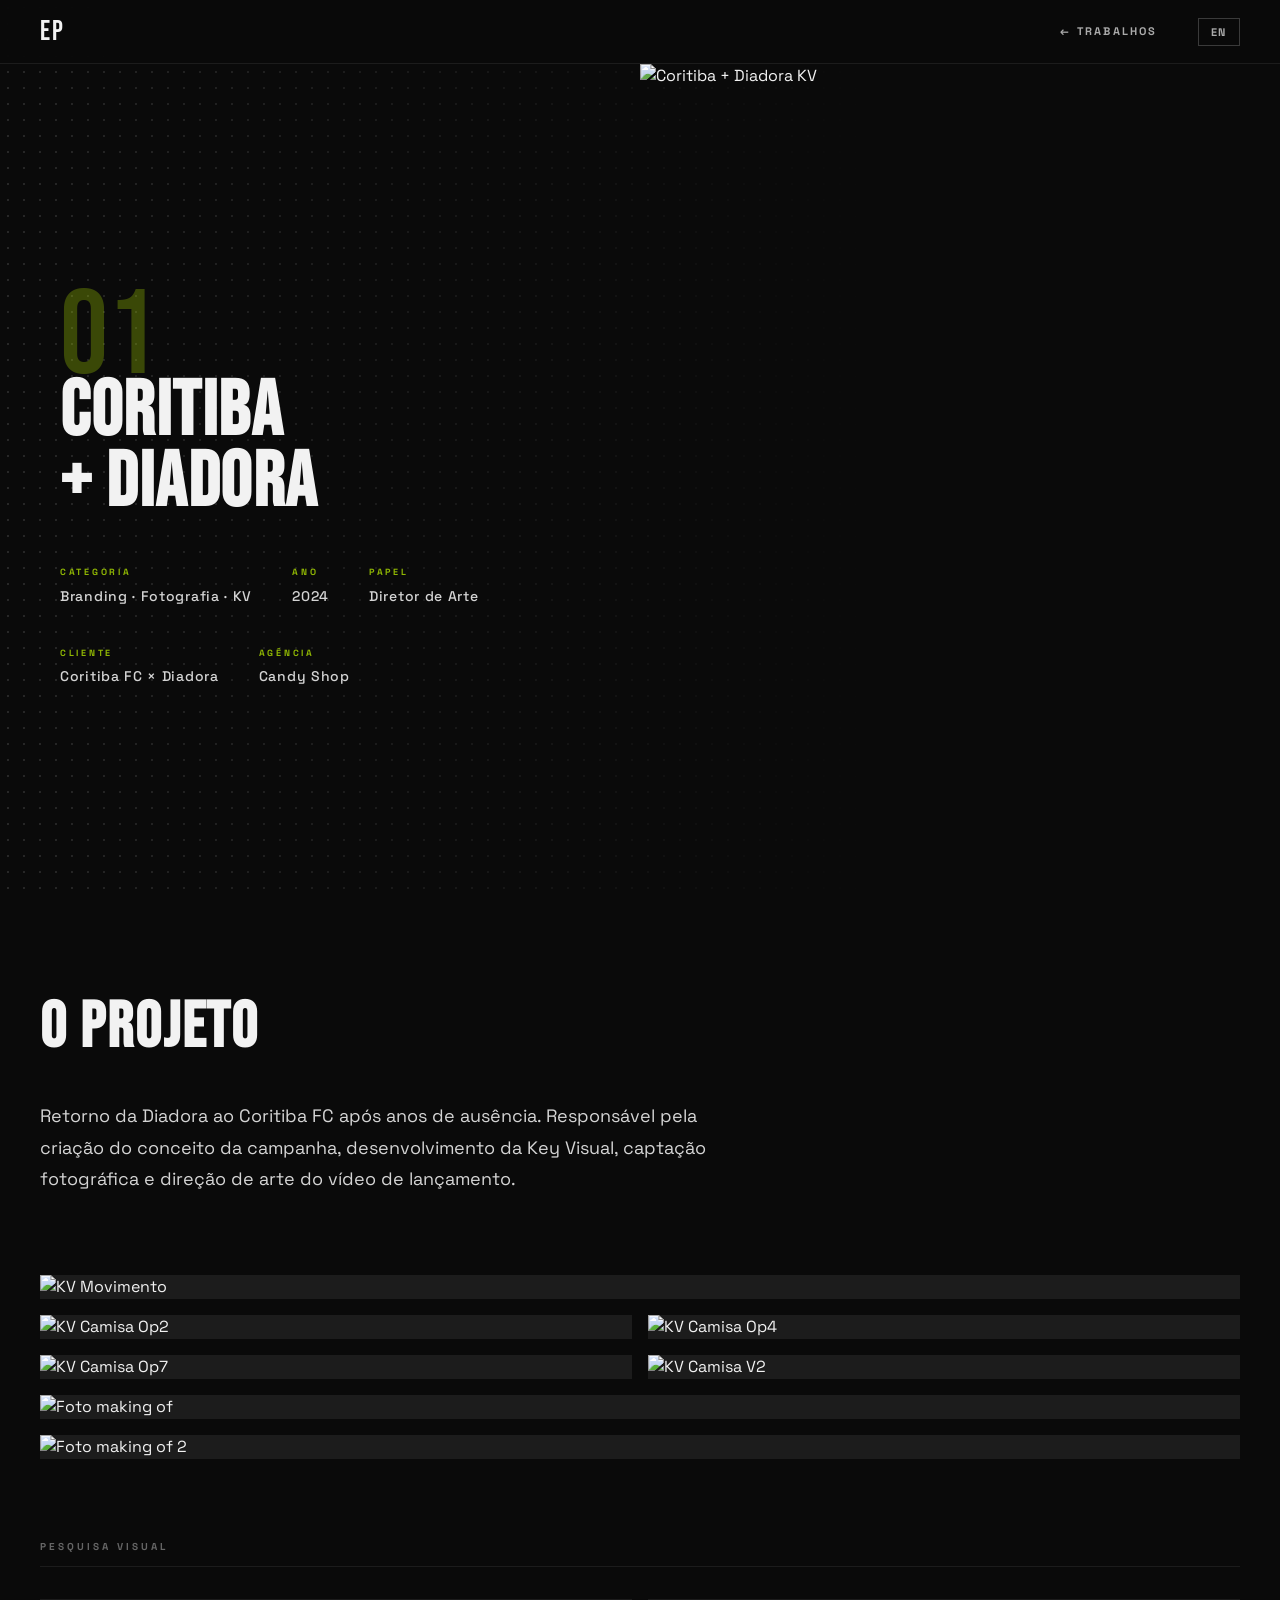
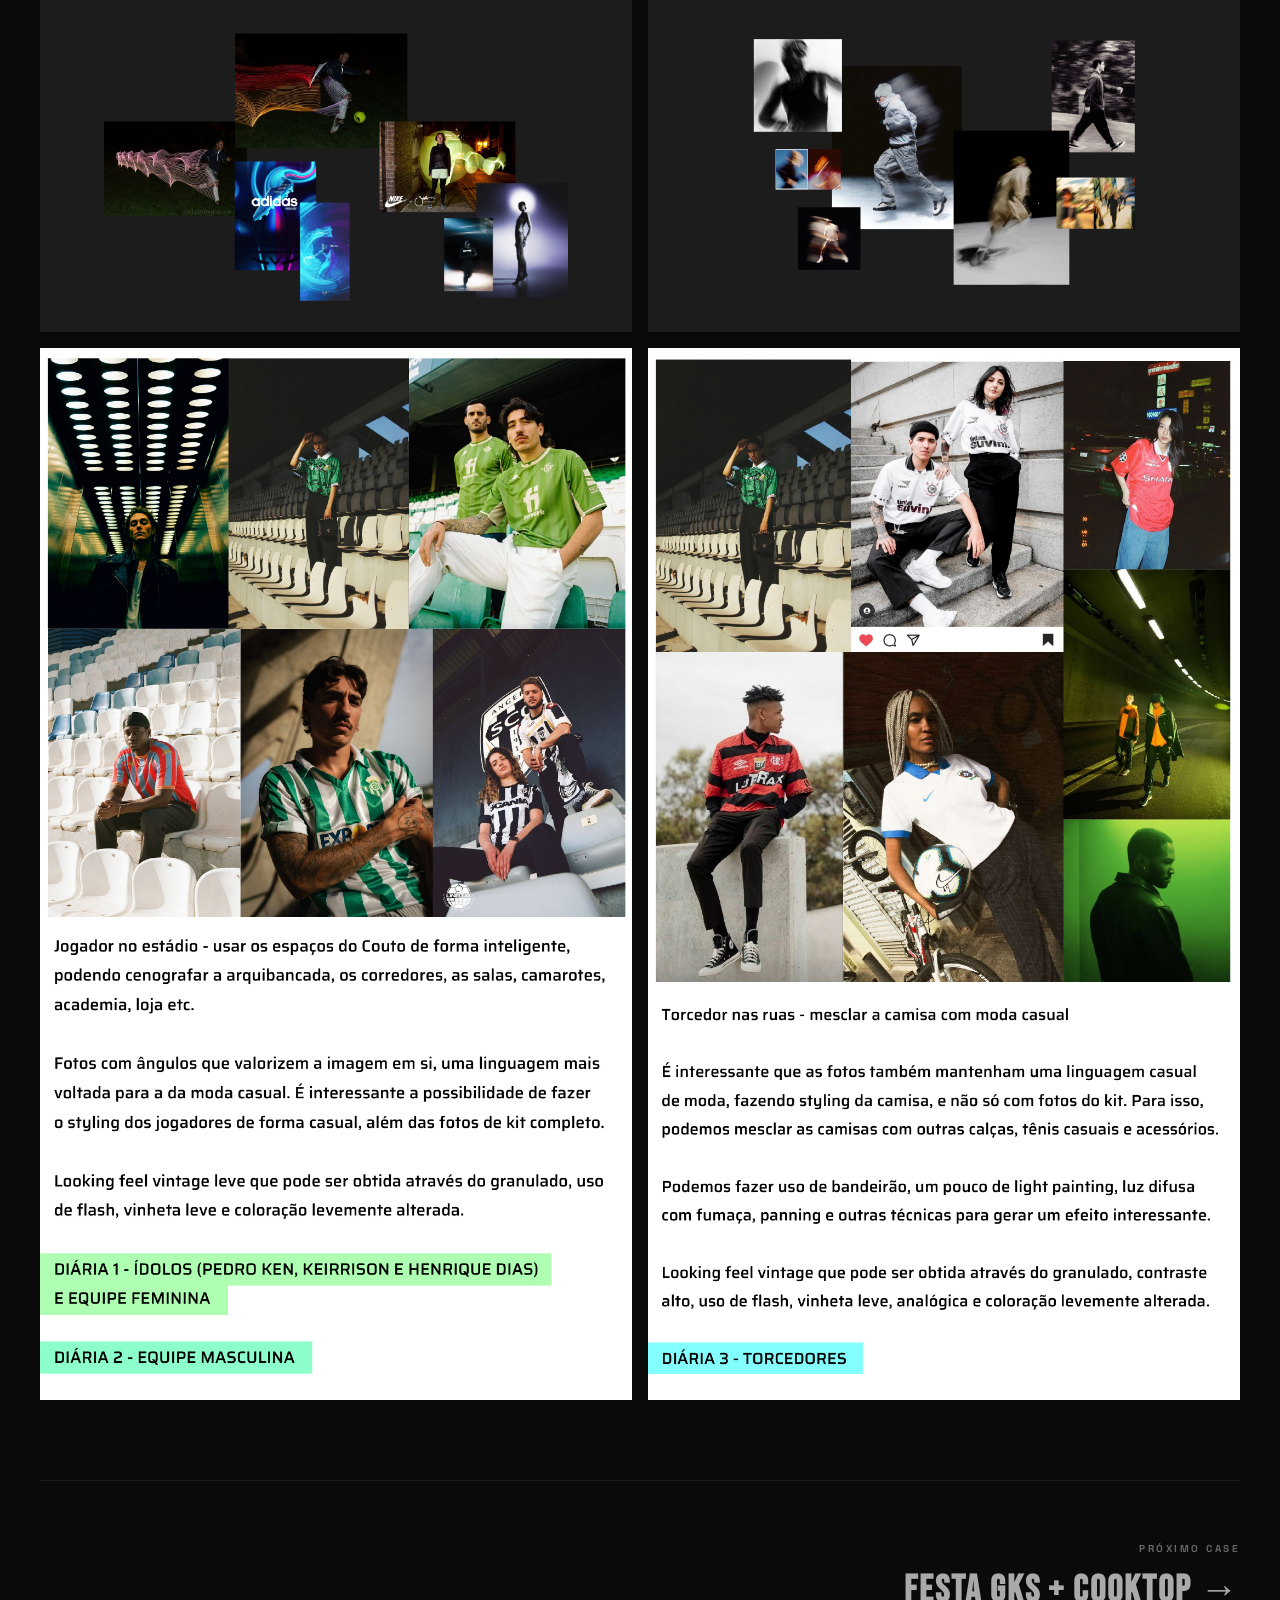
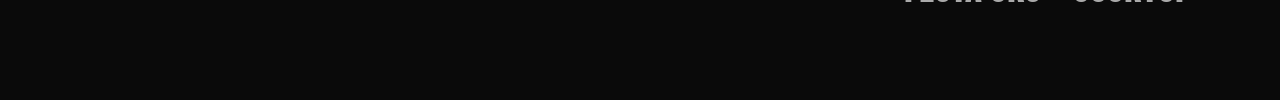
==== CASES/coritiba-diadora.html @ 67cfd2a9 "Initial commit — portfolio site Enzo Pancier Static portfolio with two cases (Coritiba+Diadora, Fest" ====
<!DOCTYPE html>
<html lang="pt-BR" data-lang="pt">
<head>
  <meta charset="UTF-8" />
  <meta name="viewport" content="width=device-width, initial-scale=1.0" />
  <title>CORITIBA + DIADORA — ENZO PANCIER</title>
  <link rel="stylesheet" href="../css/style.css" />
  <link rel="stylesheet" href="../css/case.css" />
  <link href="https://fonts.googleapis.com/css2?family=Bebas+Neue&family=Space+Grotesk:wght@400;500;700&display=swap" rel="stylesheet" />
</head>
<body>

  <!-- NAV -->
  <nav class="nav">
    <a href="../index.html" class="nav__logo">EP</a>
    <div class="nav__right">
      <a href="../index.html#work" class="nav__back" data-pt="← TRABALHOS" data-en="← WORK">← TRABALHOS</a>
      <button class="lang-toggle" id="langToggle">EN</button>
    </div>
  </nav>

  <!-- CASE HERO -->
  <section class="case-hero">
    <div class="case-hero__halftone"></div>
    <div class="case-hero__content">
      <span class="case-hero__num">01</span>
      <h1 class="case-hero__title">CORITIBA<br>+ DIADORA</h1>
      <div class="case-hero__meta">
        <div>
          <p class="meta__label" data-pt="CATEGORIA" data-en="CATEGORY">CATEGORIA</p>
          <p class="meta__val" data-pt="Branding · Fotografia · KV" data-en="Branding · Photography · KV">Branding · Fotografia · KV</p>
        </div>
        <div>
          <p class="meta__label" data-pt="ANO" data-en="YEAR">ANO</p>
          <p class="meta__val">2024</p>
        </div>
        <div>
          <p class="meta__label" data-pt="PAPEL" data-en="ROLE">PAPEL</p>
          <p class="meta__val" data-pt="Diretor de Arte" data-en="Art Director">Diretor de Arte</p>
        </div>
        <div>
          <p class="meta__label" data-pt="CLIENTE" data-en="CLIENT">CLIENTE</p>
          <p class="meta__val">Coritiba FC × Diadora</p>
        </div>
        <div>
          <p class="meta__label" data-pt="AGÊNCIA" data-en="AGENCY">AGÊNCIA</p>
          <p class="meta__val">Candy Shop</p>
        </div>
      </div>
    </div>
    <div class="case-hero__img">
      <img src="../CASES/Coritiba + Diadora/KV_MOVIMENTO.jpg" alt="Coritiba + Diadora KV" />
    </div>
  </section>

  <!-- CASE BODY -->
  <main class="case-body">

    <!-- Descrição -->
    <section class="case-section case-intro">
      <div class="case-intro__text">
        <h2 data-pt="O PROJETO" data-en="THE PROJECT">O PROJETO</h2>
        <p data-pt="Retorno da Diadora ao Coritiba FC após anos de ausência. Responsável pela criação do conceito da campanha, desenvolvimento da Key Visual, captação fotográfica e direção de arte do vídeo de lançamento." data-en="The return of Diadora to Coritiba FC after years away. Responsible for creating the campaign concept, Key Visual development, photography and art direction of the launch video.">
          Retorno da Diadora ao Coritiba FC após anos de ausência. Responsável pela criação do conceito da campanha, desenvolvimento da Key Visual, captação fotográfica e direção de arte do vídeo de lançamento.
        </p>
      </div>
    </section>

    <!-- Grid de imagens KV -->
    <section class="case-section case-grid">
      <div class="case-grid__item case-grid__item--full">
        <img src="../CASES/Coritiba + Diadora/KV_MOVIMENTO.jpg" alt="KV Movimento" />
      </div>
      <div class="case-grid__item">
        <img src="../CASES/Coritiba + Diadora/OP2_KV_CAMISA1.jpg" alt="KV Camisa Op2" />
      </div>
      <div class="case-grid__item">
        <img src="../CASES/Coritiba + Diadora/OP4_KV_CAMISA1.jpg" alt="KV Camisa Op4" />
      </div>
      <div class="case-grid__item">
        <img src="../CASES/Coritiba + Diadora/OP7_KV_CAMISA1.jpg" alt="KV Camisa Op7" />
      </div>
      <div class="case-grid__item">
        <img src="../CASES/Coritiba + Diadora/V2_KV_CAMISA1.jpg" alt="KV Camisa V2" />
      </div>
      <div class="case-grid__item case-grid__item--full">
        <img src="../CASES/Coritiba + Diadora/DSC04053.jpg" alt="Foto making of" />
      </div>
      <div class="case-grid__item case-grid__item--full">
        <img src="../CASES/Coritiba + Diadora/IMG_1109.jpg" alt="Foto making of 2" />
      </div>
    </section>

    <!-- Pesquisa -->
    <section class="case-section">
      <h3 class="case-section__label" data-pt="PESQUISA VISUAL" data-en="VISUAL RESEARCH">PESQUISA VISUAL</h3>
      <div class="case-grid">
        <div class="case-grid__item">
          <img src="../CASES/Coritiba + Diadora/Pesquisa/Prancheta 1.png" alt="Pesquisa 1" />
        </div>
        <div class="case-grid__item">
          <img src="../CASES/Coritiba + Diadora/Pesquisa/Prancheta 2.png" alt="Pesquisa 2" />
        </div>
        <div class="case-grid__item">
          <img src="../CASES/Coritiba + Diadora/Pesquisa/Prancheta 3.jpg" alt="Pesquisa 3" />
        </div>
        <div class="case-grid__item">
          <img src="../CASES/Coritiba + Diadora/Pesquisa/Prancheta 4.jpg" alt="Pesquisa 4" />
        </div>
      </div>
    </section>

    <!-- Nav entre cases -->
    <nav class="case-nav">
      <span class="case-nav__prev"></span>
      <a href="festa-gks-cooktop.html" class="case-nav__next">
        <span data-pt="PRÓXIMO CASE" data-en="NEXT CASE">PRÓXIMO CASE</span>
        <strong>FESTA GKS + COOKTOP →</strong>
      </a>
    </nav>

  </main>

  <script src="../js/main.js"></script>
</body>
</html>
---- css/style.css ----
/* =============================================
   ENZO PANCIER — PORTFOLIO
   Estética: Bold · Halftone · Tons de Cinza · Verde Neon
   ============================================= */

/* ── RESET & BASE ── */
*, *::before, *::after { box-sizing: border-box; margin: 0; padding: 0; }

:root {
  --black:   #0a0a0a;
  --gray-90: #111111;
  --gray-80: #1c1c1c;
  --gray-60: #3a3a3a;
  --gray-40: #666666;
  --gray-20: #aaaaaa;
  --gray-10: #d4d4d4;
  --white:   #f2f2f2;
  --accent:  #c8ff00;

  --font-display: 'Bebas Neue', sans-serif;
  --font-body:    'Space Grotesk', sans-serif;

  --nav-h: 64px;
}

html { scroll-behavior: smooth; }

body {
  background-color: var(--black);
  color: var(--white);
  font-family: var(--font-body);
  font-size: 16px;
  line-height: 1.5;
  overflow-x: hidden;
}

a { color: inherit; text-decoration: none; }
ul { list-style: none; }
img { display: block; width: 100%; height: 100%; object-fit: cover; }

/* ── HALFTONE MIXIN — reutilizável ── */
.hero__halftone,
.case__halftone,
.about__halftone,
.contact__halftone {
  position: absolute;
  inset: 0;
  pointer-events: none;
  z-index: 1;
  background-image:
    radial-gradient(circle, rgba(242,242,242,0.18) 1px, transparent 1px);
  background-size: 18px 18px;
}

/* Variante mais densa para seções escuras */
.about__halftone,
.contact__halftone {
  background-image:
    radial-gradient(circle, rgba(242,242,242,0.10) 1.5px, transparent 1.5px);
  background-size: 14px 14px;
}

/* Halftone que some nos cantos (vinheta) */
.hero__halftone {
  mask-image: radial-gradient(ellipse 80% 80% at 50% 50%, black 40%, transparent 100%);
  -webkit-mask-image: radial-gradient(ellipse 80% 80% at 50% 50%, black 40%, transparent 100%);
}

/* ── NAV ── */
.nav {
  position: fixed;
  top: 0; left: 0; right: 0;
  z-index: 100;
  height: var(--nav-h);
  display: flex;
  align-items: center;
  justify-content: space-between;
  padding: 0 40px;
  border-bottom: 1px solid var(--gray-80);
  background: rgba(10,10,10,0.88);
  backdrop-filter: blur(10px);
  -webkit-backdrop-filter: blur(10px);
}

.nav__logo {
  font-family: var(--font-display);
  font-size: 28px;
  letter-spacing: 0.08em;
  color: var(--white);
}

.nav__right {
  display: flex;
  align-items: center;
  gap: 40px;
}

.nav__links {
  display: flex;
  gap: 32px;
}

.nav__links a {
  font-family: var(--font-body);
  font-size: 11px;
  font-weight: 700;
  letter-spacing: 0.2em;
  color: var(--gray-20);
  transition: color 0.2s;
}
.nav__links a:hover { color: var(--white); }

.lang-toggle {
  font-family: var(--font-body);
  font-size: 11px;
  font-weight: 700;
  letter-spacing: 0.15em;
  background: none;
  border: 1px solid var(--gray-60);
  color: var(--gray-20);
  padding: 6px 12px;
  cursor: pointer;
  transition: all 0.2s;
}
.lang-toggle:hover {
  border-color: var(--white);
  color: var(--white);
}

/* ── HERO ── */
.hero {
  position: relative;
  min-height: 100vh;
  display: flex;
  align-items: center;
  justify-content: center;
  padding: var(--nav-h) 40px 0;
  overflow: hidden;
  background: var(--black);
}

/* Linha diagonal decorativa */
.hero::before {
  content: '';
  position: absolute;
  top: 0; right: 0;
  width: 45%;
  height: 100%;
  background: var(--gray-90);
  clip-path: polygon(12% 0, 100% 0, 100% 100%, 0% 100%);
  z-index: 0;
}

.hero::after {
  content: '';
  position: absolute;
  top: 0; right: 0;
  width: 45%;
  height: 100%;
  background-image:
    radial-gradient(circle, rgba(242,242,242,0.22) 1.5px, transparent 1.5px);
  background-size: 16px 16px;
  clip-path: polygon(12% 0, 100% 0, 100% 100%, 0% 100%);
  z-index: 1;
}

.hero__content {
  position: relative;
  z-index: 2;
  max-width: 1200px;
  width: 100%;
}

.hero__label {
  font-family: var(--font-body);
  font-size: 11px;
  font-weight: 700;
  letter-spacing: 0.3em;
  color: var(--gray-40);
  margin-bottom: 16px;
}

.hero__name {
  font-family: var(--font-display);
  font-size: clamp(80px, 12vw, 180px);
  line-height: 0.92;
  letter-spacing: 0.01em;
  color: var(--white);
  text-transform: uppercase;
}

.hero__sub {
  margin-top: 28px;
  font-size: 13px;
  font-weight: 500;
  letter-spacing: 0.15em;
  color: var(--gray-20);
}

.hero__scroll {
  position: absolute;
  bottom: 40px;
  left: 40px;
  z-index: 2;
  display: flex;
  align-items: center;
  gap: 16px;
}

.hero__scroll span {
  font-size: 10px;
  font-weight: 700;
  letter-spacing: 0.25em;
  color: var(--gray-40);
}

.hero__scroll-line {
  width: 60px;
  height: 1px;
  background: var(--gray-60);
  position: relative;
  overflow: hidden;
}

.hero__scroll-line::after {
  content: '';
  position: absolute;
  top: 0; left: -100%;
  width: 100%; height: 100%;
  background: var(--white);
  animation: scanline 2s infinite ease-in-out;
}

@keyframes scanline {
  0%   { left: -100%; }
  100% { left: 100%; }
}

/* ── WORK ── */
.work {
  padding: 120px 40px;
  max-width: 1400px;
  margin: 0 auto;
}

.work__header {
  display: flex;
  align-items: baseline;
  justify-content: space-between;
  margin-bottom: 80px;
  border-bottom: 1px solid var(--gray-80);
  padding-bottom: 24px;
}

.work__header h2 {
  font-family: var(--font-display);
  font-size: clamp(40px, 6vw, 80px);
  letter-spacing: 0.05em;
  color: var(--white);
}

.work__count {
  font-family: var(--font-display);
  font-size: 80px;
  color: var(--gray-80);
  line-height: 1;
}

.work__grid {
  display: grid;
  grid-template-columns: repeat(2, 1fr);
  gap: 40px;
}

/* ── CASE CARD ── */
.case {
  position: relative;
}

.case__link {
  display: block;
  transition: opacity 0.3s;
}
.case__link:hover .case__thumb img {
  transform: scale(1.04);
}
.case__link:hover .case__overlay {
  opacity: 1;
}

.case__thumb {
  position: relative;
  aspect-ratio: 4/3;
  overflow: hidden;
  background: var(--gray-80);
}

.case__thumb img {
  transition: transform 0.6s cubic-bezier(0.25,0.46,0.45,0.94);
}

.case__halftone {
  position: absolute;
  inset: 0;
  background-image:
    radial-gradient(circle, rgba(242,242,242,0.15) 1px, transparent 1px);
  background-size: 12px 12px;
  z-index: 1;
  mix-blend-mode: overlay;
  pointer-events: none;
}

.case__overlay {
  position: absolute;
  inset: 0;
  z-index: 3;
  background: rgba(10,10,10,0.75);
  display: flex;
  align-items: center;
  justify-content: center;
  opacity: 0;
  transition: opacity 0.3s;
}

.case__overlay span {
  font-family: var(--font-display);
  font-size: 32px;
  letter-spacing: 0.08em;
  color: var(--white);
}

.case__info {
  display: flex;
  align-items: flex-start;
  gap: 20px;
  padding: 24px 0 0;
}

.case__num {
  font-family: var(--font-display);
  font-size: 52px;
  color: var(--gray-80);
  line-height: 1;
  flex-shrink: 0;
}

.case__title {
  font-family: var(--font-display);
  font-size: clamp(28px, 3vw, 48px);
  line-height: 0.95;
  letter-spacing: 0.03em;
  color: var(--white);
  margin-bottom: 8px;
}

.case__tags {
  font-size: 11px;
  font-weight: 500;
  letter-spacing: 0.2em;
  color: var(--gray-40);
}

/* ── CASE WIP ── */
.case--wip .case__link {
  cursor: default;
}

.case__wip-inner {
  position: absolute;
  inset: 0;
  z-index: 2;
  display: flex;
  flex-direction: column;
  align-items: center;
  justify-content: center;
  gap: 10px;
}

.case__wip-label {
  font-family: var(--font-display);
  font-size: clamp(60px, 8vw, 100px);
  letter-spacing: 0.1em;
  color: transparent;
  -webkit-text-stroke: 1px var(--gray-20);
  line-height: 1;
}

.case__wip-sub {
  font-family: var(--font-body);
  font-size: 10px;
  font-weight: 700;
  letter-spacing: 0.3em;
  color: var(--gray-40);
}

/* ── ABOUT ── */
.about {
  position: relative;
  background: var(--gray-90);
  padding: 120px 40px;
  overflow: hidden;
}

.about__inner {
  position: relative;
  z-index: 2;
  max-width: 1200px;
  margin: 0 auto;
  display: grid;
  grid-template-columns: 1fr 1.5fr;
  gap: 80px;
  align-items: start;
}

.about__left h2 {
  font-family: var(--font-display);
  font-size: clamp(40px, 6vw, 80px);
  letter-spacing: 0.05em;
  color: var(--white);
  margin-bottom: 40px;
}

.about__wip {
  aspect-ratio: 3/4;
  background: var(--gray-80);
  display: flex;
  flex-direction: column;
  align-items: center;
  justify-content: center;
  gap: 12px;
  border: 1px dashed var(--gray-60);
  position: relative;
  overflow: hidden;
}

.about__wip::before {
  content: '';
  position: absolute;
  inset: 0;
  background-image:
    radial-gradient(circle, rgba(242,242,242,0.12) 1px, transparent 1px);
  background-size: 14px 14px;
}

.about__wip-label {
  font-family: var(--font-display);
  font-size: clamp(60px, 8vw, 100px);
  letter-spacing: 0.1em;
  color: transparent;
  -webkit-text-stroke: 1px var(--gray-40);
  position: relative;
  z-index: 1;
  line-height: 1;
}

.about__wip-sub {
  font-family: var(--font-body);
  font-size: 10px;
  font-weight: 700;
  letter-spacing: 0.3em;
  color: var(--gray-40);
  position: relative;
  z-index: 1;
}

.about__bio {
  font-size: 18px;
  line-height: 1.7;
  color: var(--gray-10);
  margin-bottom: 48px;
}

.about__skills {
  margin-bottom: 48px;
}

.about__skills h4 {
  font-family: var(--font-body);
  font-size: 10px;
  font-weight: 700;
  letter-spacing: 0.3em;
  color: var(--gray-40);
  margin-bottom: 16px;
}

.about__skills ul {
  display: flex;
  flex-wrap: wrap;
  gap: 8px;
}

.about__skills li {
  font-family: var(--font-display);
  font-size: 16px;
  letter-spacing: 0.08em;
  color: var(--white);
  border: 1px solid var(--gray-60);
  padding: 6px 16px;
}

/* ── BTN ── */
.btn {
  display: inline-block;
  font-family: var(--font-display);
  font-size: 20px;
  letter-spacing: 0.1em;
  color: var(--black);
  background: var(--white);
  padding: 14px 40px;
  transition: all 0.25s;
}

.btn:hover {
  background: var(--gray-10);
  transform: translate(-3px, -3px);
  box-shadow: 3px 3px 0 var(--gray-60);
}

/* ── CONTACT ── */
.contact {
  position: relative;
  background: var(--black);
  padding: 120px 40px;
  overflow: hidden;
  border-top: 1px solid var(--gray-80);
}

.contact__inner {
  position: relative;
  z-index: 2;
  max-width: 1200px;
  margin: 0 auto;
  text-align: center;
}

.contact__inner h2 {
  font-family: var(--font-display);
  font-size: clamp(48px, 8vw, 120px);
  line-height: 0.92;
  letter-spacing: 0.02em;
  color: var(--white);
  margin-bottom: 48px;
}

.contact__email {
  display: inline-block;
  font-family: var(--font-display);
  font-size: clamp(20px, 3vw, 40px);
  letter-spacing: 0.05em;
  color: var(--gray-20);
  border-bottom: 1px solid var(--gray-60);
  padding-bottom: 4px;
  margin-bottom: 64px;
  transition: color 0.2s, border-color 0.2s;
}
.contact__email:hover {
  color: var(--white);
  border-color: var(--white);
}

.contact__social {
  display: flex;
  justify-content: center;
  gap: 40px;
  margin-bottom: 80px;
}

.contact__social a {
  font-size: 11px;
  font-weight: 700;
  letter-spacing: 0.2em;
  color: var(--gray-40);
  transition: color 0.2s;
}
.contact__social a:hover { color: var(--white); }

.contact__copy {
  font-size: 11px;
  font-weight: 500;
  letter-spacing: 0.15em;
  color: var(--gray-60);
}

/* ── SCROLL REVEAL ── */
.reveal {
  opacity: 0;
  transform: translateY(40px);
  transition: opacity 0.7s ease, transform 0.7s ease;
}
.reveal.is-visible {
  opacity: 1;
  transform: translateY(0);
}

/* ── NAV ACTIVE ── */
.nav__links a.active {
  color: var(--white);
}

/* ── ACCENT: VERDE NEON ── */
/* Usado pontualmente para dar energia à paleta cinza */

.hero__label {
  color: var(--accent);
  opacity: 0.85;
}

.case__num {
  color: var(--gray-80);
}

/* Underline accent no hover dos cases */
.case__link:hover .case__title {
  -webkit-text-stroke: 1px var(--accent);
  color: transparent;
}

/* Btn accent */
.btn {
  background: var(--accent);
  color: var(--black);
}
.btn:hover {
  background: var(--white);
  box-shadow: 4px 4px 0 var(--accent);
}

/* Lang toggle accent */
.lang-toggle:hover {
  border-color: var(--accent);
  color: var(--accent);
}

/* Scroll line accent */
.hero__scroll-line::after {
  background: var(--accent);
}

/* Contact email accent hover */
.contact__email:hover {
  color: var(--accent);
  border-color: var(--accent);
}

/* ── EXPERIENCE TIMELINE ── */
.about__exp {
  margin-bottom: 48px;
}

.about__exp h4 {
  font-family: var(--font-body);
  font-size: 10px;
  font-weight: 700;
  letter-spacing: 0.3em;
  color: var(--gray-40);
  margin-bottom: 24px;
}

.exp__list {
  display: flex;
  flex-direction: column;
  gap: 0;
  border-left: 1px solid var(--gray-80);
  padding-left: 24px;
}

.exp__item {
  display: grid;
  grid-template-columns: 110px 1fr;
  gap: 16px;
  align-items: start;
  padding: 16px 0;
  border-bottom: 1px solid var(--gray-80);
  position: relative;
}

.exp__item::before {
  content: '';
  position: absolute;
  left: -28px;
  top: 22px;
  width: 8px;
  height: 8px;
  background: var(--accent);
  border-radius: 50%;
}

.exp__year {
  font-family: var(--font-body);
  font-size: 11px;
  font-weight: 700;
  letter-spacing: 0.1em;
  color: var(--gray-40);
  padding-top: 2px;
}

.exp__item strong {
  display: block;
  font-family: var(--font-display);
  font-size: 20px;
  letter-spacing: 0.05em;
  color: var(--white);
  margin-bottom: 2px;
}

.exp__item p {
  font-size: 12px;
  font-weight: 500;
  color: var(--gray-40);
  letter-spacing: 0.05em;
}

/* ── RESPONSIVE ── */
@media (max-width: 900px) {
  .nav { padding: 0 24px; }
  .nav__links { gap: 20px; }

  .hero { padding-top: var(--nav-h); }
  .hero::before, .hero::after { display: none; }
  .hero__content { text-align: center; }
  .hero__scroll { left: 50%; transform: translateX(-50%); }

  .work { padding: 80px 24px; }
  .work__grid { grid-template-columns: 1fr; gap: 60px; }

  .about { padding: 80px 24px; }
  .about__inner { grid-template-columns: 1fr; gap: 48px; }

  .contact { padding: 80px 24px; }
}

@media (max-width: 480px) {
  .nav__links { display: none; }
  .hero__name { font-size: clamp(60px, 16vw, 100px); }
}
---- css/case.css ----
/* =============================================
   CASE PAGE — styles
   ============================================= */

/* ── CASE HERO ── */
.case-hero {
  position: relative;
  min-height: 100vh;
  display: grid;
  grid-template-columns: 1fr 1fr;
  grid-template-rows: 1fr;
  overflow: hidden;
  padding-top: var(--nav-h);
  background: var(--black);
}

.case-hero__halftone {
  position: absolute;
  inset: 0;
  z-index: 1;
  pointer-events: none;
  background-image:
    radial-gradient(circle, rgba(242,242,242,0.13) 1px, transparent 1px);
  background-size: 16px 16px;
  mask-image: linear-gradient(to right, black 0%, transparent 70%);
  -webkit-mask-image: linear-gradient(to right, black 0%, transparent 70%);
}

.case-hero__content {
  position: relative;
  z-index: 2;
  padding: 80px 40px 80px 60px;
  display: flex;
  flex-direction: column;
  justify-content: center;
}

.case-hero__num {
  font-family: var(--font-display);
  font-size: 120px;
  line-height: 1;
  color: var(--accent);
  opacity: 0.25;
  display: block;
  margin-bottom: -20px;
}

.case-hero__title {
  font-family: var(--font-display);
  font-size: clamp(56px, 6vw, 96px);
  line-height: 0.92;
  letter-spacing: 0.02em;
  color: var(--white);
  margin-bottom: 48px;
}

.case-hero__meta {
  display: flex;
  gap: 40px;
  flex-wrap: wrap;
}

.meta__label {
  font-size: 9px;
  font-weight: 700;
  letter-spacing: 0.3em;
  color: var(--accent);
  opacity: 0.7;
  text-transform: uppercase;
  margin-bottom: 6px;
}

.meta__val {
  font-size: 14px;
  font-weight: 500;
  color: var(--gray-10);
  letter-spacing: 0.05em;
}

.case-hero__img {
  position: relative;
  z-index: 2;
  overflow: hidden;
}

.case-hero__img img {
  width: 100%;
  height: 100%;
  object-fit: cover;
  filter: grayscale(20%);
}

/* ── NAV BACK ── */
.nav__back {
  font-size: 11px;
  font-weight: 700;
  letter-spacing: 0.2em;
  color: var(--gray-20);
  transition: color 0.2s;
}
.nav__back:hover { color: var(--white); }

/* ── CASE BODY ── */
.case-body {
  max-width: 1400px;
  margin: 0 auto;
  padding: 80px 40px;
}

/* ── CASE SECTION ── */
.case-section {
  margin-bottom: 80px;
}

.case-section__label {
  font-family: var(--font-body);
  font-size: 10px;
  font-weight: 700;
  letter-spacing: 0.3em;
  color: var(--gray-40);
  margin-bottom: 32px;
  padding-bottom: 12px;
  border-bottom: 1px solid var(--gray-80);
}

/* ── INTRO ── */
.case-intro__text h2 {
  font-family: var(--font-display);
  font-size: clamp(36px, 5vw, 64px);
  letter-spacing: 0.03em;
  color: var(--white);
  margin-bottom: 24px;
}

.case-intro__text p {
  font-size: 18px;
  line-height: 1.75;
  color: var(--gray-10);
  max-width: 680px;
}

/* ── CASE GRID ── */
.case-grid {
  display: grid;
  grid-template-columns: repeat(2, 1fr);
  gap: 16px;
}

.case-grid__item {
  overflow: hidden;
  background: var(--gray-80);
  position: relative;
}

.case-grid__item img {
  width: 100%;
  height: 100%;
  object-fit: cover;
  display: block;
  transition: transform 0.6s ease;
}

.case-grid__item:hover img {
  transform: scale(1.03);
}

.case-grid__item--full {
  grid-column: 1 / -1;
}

/* ── CASE NAV ── */
.case-nav {
  display: flex;
  justify-content: space-between;
  align-items: flex-end;
  padding: 60px 0 0;
  border-top: 1px solid var(--gray-80);
  margin-top: 80px;
}

.case-nav__prev,
.case-nav__next {
  display: flex;
  flex-direction: column;
  gap: 6px;
}

.case-nav__next {
  text-align: right;
}

.case-nav__prev span,
.case-nav__next span {
  font-size: 10px;
  font-weight: 700;
  letter-spacing: 0.25em;
  color: var(--gray-40);
}

.case-nav__prev strong,
.case-nav__next strong {
  font-family: var(--font-display);
  font-size: clamp(24px, 3vw, 40px);
  letter-spacing: 0.05em;
  color: var(--gray-20);
  transition: color 0.2s;
}

.case-nav__prev:hover strong,
.case-nav__next:hover strong {
  color: var(--accent);
}

/* ── RESPONSIVE ── */
@media (max-width: 900px) {
  .case-hero {
    grid-template-columns: 1fr;
    grid-template-rows: auto auto;
  }

  .case-hero__content {
    padding: 60px 24px 40px;
  }

  .case-hero__img {
    height: 50vw;
    min-height: 300px;
  }

  .case-body {
    padding: 60px 24px;
  }

  .case-grid {
    grid-template-columns: 1fr;
  }

  .case-grid__item--full {
    grid-column: 1;
  }
}
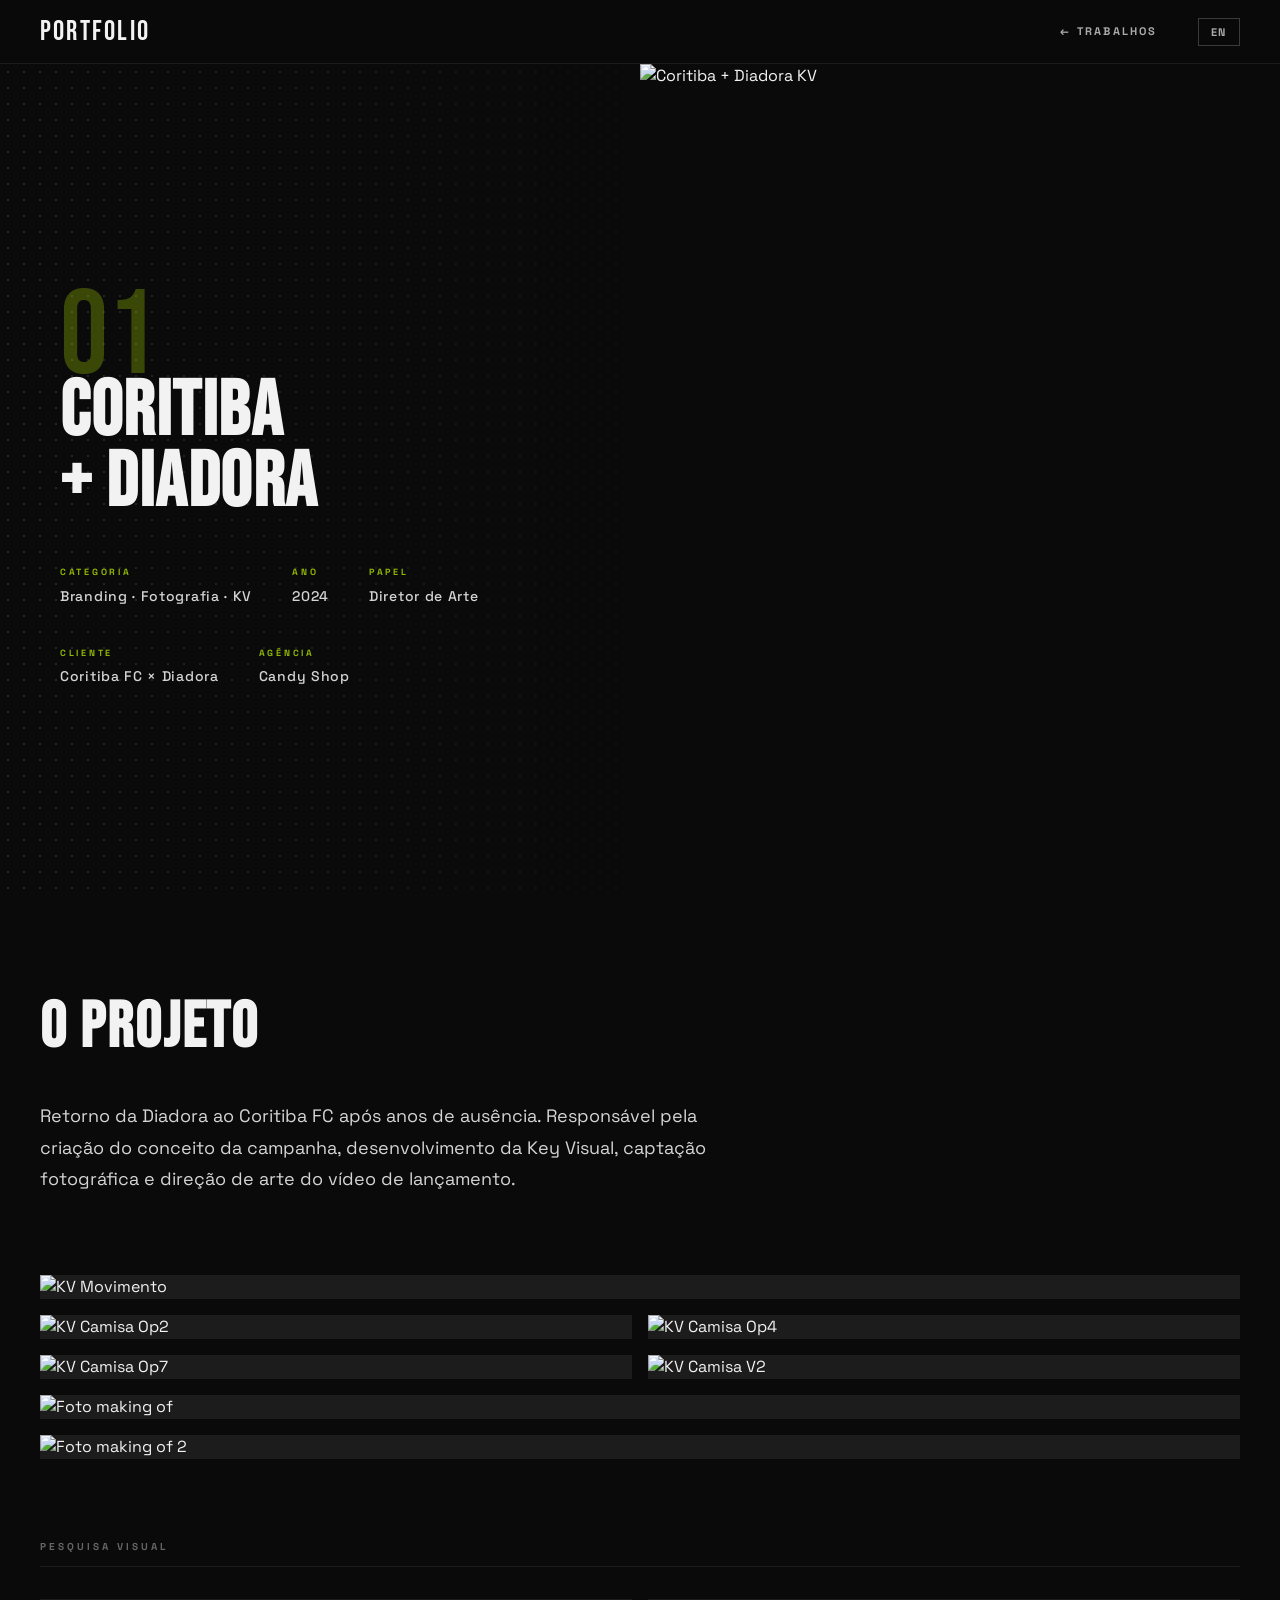
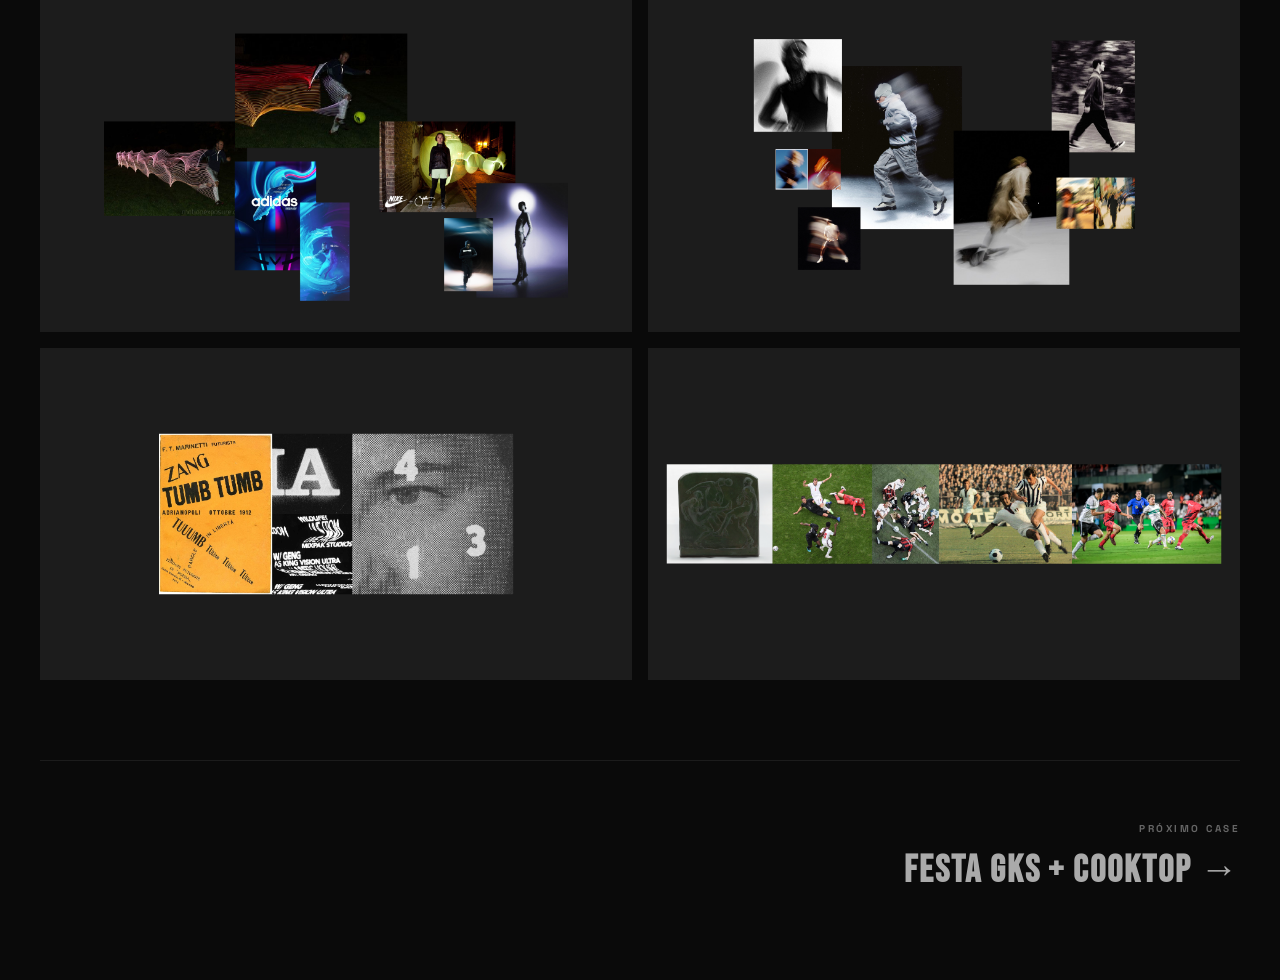
==== commit 24811867: "Optimize halftone canvas, add text exclusion zones, update nav logo on case pages - Remove canvas bl" ====
--- a/CASES/coritiba-diadora.html
+++ b/CASES/coritiba-diadora.html
@@ -12,7 +12,7 @@
 
   <!-- NAV -->
   <nav class="nav">
-    <a href="../index.html" class="nav__logo">EP</a>
+    <a href="../index.html" class="nav__logo">PORTFOLIO</a>
     <div class="nav__right">
       <a href="../index.html#work" class="nav__back" data-pt="← TRABALHOS" data-en="← WORK">← TRABALHOS</a>
       <button class="lang-toggle" id="langToggle">EN</button>
@@ -102,10 +102,10 @@
           <img src="../CASES/Coritiba + Diadora/Pesquisa/Prancheta 2.png" alt="Pesquisa 2" />
         </div>
         <div class="case-grid__item">
-          <img src="../CASES/Coritiba + Diadora/Pesquisa/Prancheta 3.jpg" alt="Pesquisa 3" />
+          <img src="../CASES/Coritiba + Diadora/Pesquisa/Prancheta 3.png" alt="Pesquisa 3" />
         </div>
         <div class="case-grid__item">
-          <img src="../CASES/Coritiba + Diadora/Pesquisa/Prancheta 4.jpg" alt="Pesquisa 4" />
+          <img src="../CASES/Coritiba + Diadora/Pesquisa/Prancheta 4.png" alt="Pesquisa 4" />
         </div>
       </div>
     </section>
--- a/css/style.css
+++ b/css/style.css
@@ -38,11 +38,8 @@
 ul { list-style: none; }
 img { display: block; width: 100%; height: 100%; object-fit: cover; }
 
-/* ── HALFTONE MIXIN — reutilizável ── */
-.hero__halftone,
-.case__halftone,
-.about__halftone,
-.contact__halftone {
+/* ── HALFTONE — apenas case thumbs usam CSS; hero/about/contact usam canvas JS ── */
+.case__halftone {
   position: absolute;
   inset: 0;
   pointer-events: none;
@@ -50,20 +47,6 @@
   background-image:
     radial-gradient(circle, rgba(242,242,242,0.18) 1px, transparent 1px);
   background-size: 18px 18px;
-}
-
-/* Variante mais densa para seções escuras */
-.about__halftone,
-.contact__halftone {
-  background-image:
-    radial-gradient(circle, rgba(242,242,242,0.10) 1.5px, transparent 1.5px);
-  background-size: 14px 14px;
-}
-
-/* Halftone que some nos cantos (vinheta) */
-.hero__halftone {
-  mask-image: radial-gradient(ellipse 80% 80% at 50% 50%, black 40%, transparent 100%);
-  -webkit-mask-image: radial-gradient(ellipse 80% 80% at 50% 50%, black 40%, transparent 100%);
 }
 
 /* ── NAV ── */
@@ -151,18 +134,7 @@
   z-index: 0;
 }
 
-.hero::after {
-  content: '';
-  position: absolute;
-  top: 0; right: 0;
-  width: 45%;
-  height: 100%;
-  background-image:
-    radial-gradient(circle, rgba(242,242,242,0.22) 1.5px, transparent 1.5px);
-  background-size: 16px 16px;
-  clip-path: polygon(12% 0, 100% 0, 100% 100%, 0% 100%);
-  z-index: 1;
-}
+/* hero::after removed — JS canvas handles dots, clipped to match the diagonal */
 
 .hero__content {
   position: relative;
